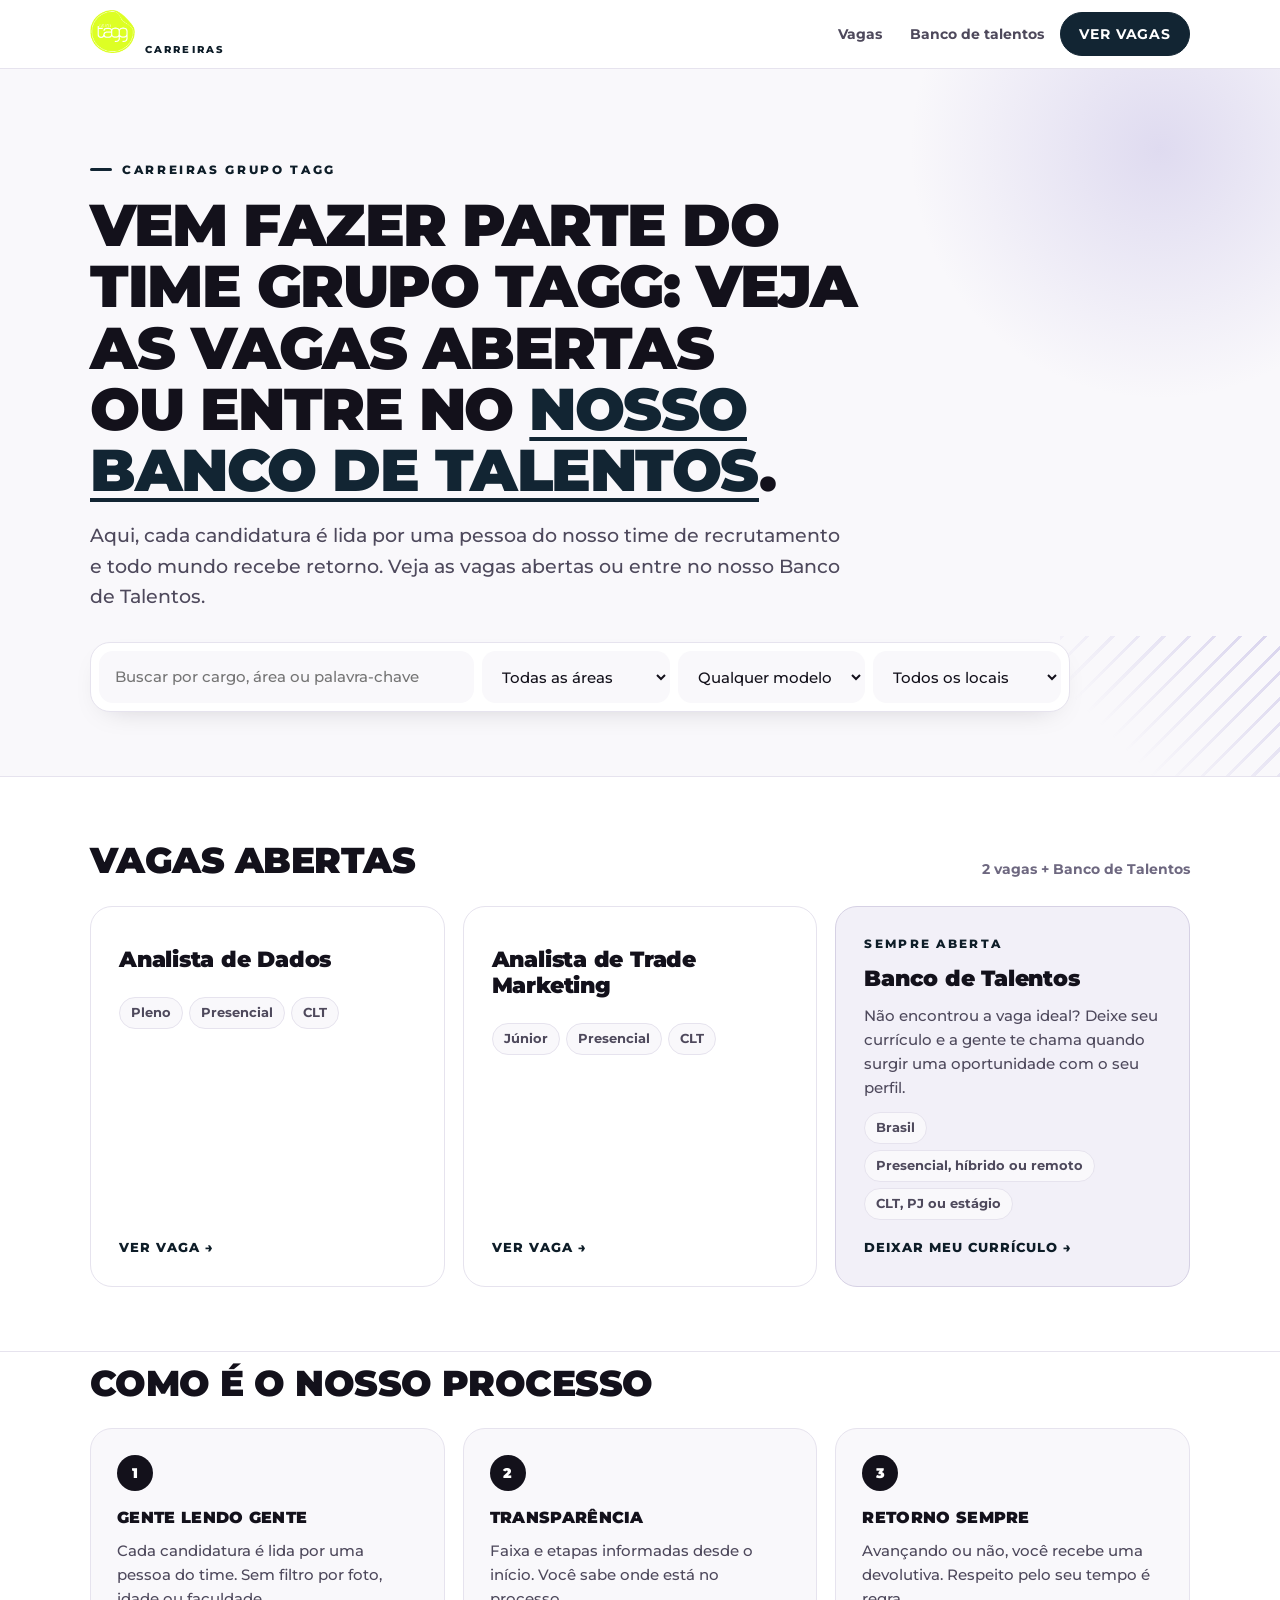
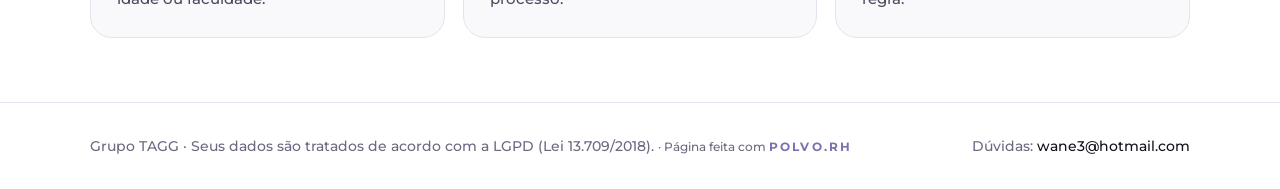
==== c/grupo-tagg/index.html @ bf99c46b "Páginas de vagas dos clientes (Grupo TAGG e Pappo Consultoria) e restaura o vagas.json da POLVO Cada" ====
<!doctype html>
<html lang="pt-BR"><head><meta charset="utf-8"><meta name="viewport" content="width=device-width,initial-scale=1,viewport-fit=cover">
<meta name="description" content="Vagas abertas e banco de talentos da Grupo TAGG.">
<title>Carreiras Grupo TAGG</title>
<meta name="claude:viewport-fit-sides" content="cover">
<link rel="preconnect" href="https://fonts.googleapis.com">
<link rel="stylesheet" href="https://fonts.googleapis.com/css2?family=Montserrat:wght@500;600;700;800;900&display=swap">
<style>
/* Layout claro e limpo: fundo Papel/branco, texto Tinta, lavanda como cor de marca e laranja só nos botões de ação. Montserrat. */
:root{--bg:#FFFFFF;--soft:#F9F8FB;--soft2:#F2F0F8;--tinta:#13111B;--papel:#13111B;--nevoa:#4E495C;--cinza:#6E6880;--bd:#E6E3EE;--bd2:#D6D1E4;--lav:#122533;--lavd:#0e1d28;--lavm:#122533;--lar:#122533;--al:#C93A3A;--font:'Montserrat','Segoe UI',system-ui,sans-serif;color-scheme:light}
*{box-sizing:border-box}
html{scroll-behavior:smooth}
body{margin:0;background:var(--bg);color:var(--tinta);font-family:var(--font);font-weight:500;font-size:16px;line-height:1.6;-webkit-font-smoothing:antialiased}
body::before{content:"";position:fixed;inset:0 0 auto;height:env(safe-area-inset-top,0px);z-index:30;background:var(--bg)}
a{color:var(--lavd)}
:focus-visible{outline:2px solid var(--lavm);outline-offset:3px}
.in-w{max-width:1140px;margin:0 auto;padding-left:max(20px,env(safe-area-inset-left,0px));padding-right:max(20px,env(safe-area-inset-right,0px))}
header.top{position:sticky;top:env(safe-area-inset-top,0px);z-index:20;background:rgba(255,255,255,.92);backdrop-filter:blur(10px);border-bottom:1px solid var(--bd)}
header.top .in-w{display:flex;align-items:center;justify-content:space-between;gap:16px;min-height:68px}
.logo{font-weight:900;letter-spacing:.35em;font-size:21px;display:inline-flex;align-items:baseline;color:var(--tinta);text-decoration:none;white-space:nowrap}
.logo svg{width:.8em;height:.7em;margin-right:.35em;fill:var(--lavm)}
.logo small{font-size:10px;letter-spacing:.22em;color:var(--lavd);margin-left:10px;font-weight:800}
nav.links{display:flex;gap:4px;align-items:center}
nav.links a{color:var(--nevoa);text-decoration:none;font-weight:700;font-size:14px;padding:8px 12px;border-radius:999px}
nav.links a:hover{color:var(--tinta);background:var(--soft2)}
.pill-btn{display:inline-flex;align-items:center;justify-content:center;gap:8px;padding:12px 22px;border-radius:60px;border:1.5px solid var(--tinta);background:transparent;color:var(--tinta);font-weight:800;text-transform:uppercase;letter-spacing:.06em;font-size:13px;text-decoration:none;cursor:pointer;font-family:var(--font);transition:background .15s}
.pill-btn:hover{background:var(--soft2)}
.pill-btn.go{background:var(--lar);border-color:var(--lar);color:var(--tinta)}
.pill-btn.go{color:#FFFFFF!important}.pill-btn.go:hover{filter:brightness(.93)}.logo img{max-height:44px;max-width:180px;object-fit:contain}.feito{font-size:12px;color:var(--cinza)}.feito b{letter-spacing:.18em;color:#7D70B0}
nav.links a.pill-btn.go{color:var(--tinta)}
.pill-btn[disabled]{opacity:.5;cursor:not-allowed}
/* Herói */
.hero{position:relative;overflow:hidden;padding-block:84px 64px;background:var(--soft);border-bottom:1px solid var(--bd)}
.hero::before{content:"";position:absolute;width:520px;height:520px;right:-140px;top:-180px;border-radius:50%;background:radial-gradient(rgba(156,144,212,.28),transparent 68%);pointer-events:none}
.stripes{position:absolute;right:0;bottom:0;width:220px;height:140px;background:repeating-linear-gradient(135deg,#9C90D4 0 3px,transparent 3px 18px);opacity:.35;pointer-events:none;-webkit-mask:linear-gradient(225deg,#000,transparent 75%);mask:linear-gradient(225deg,#000,transparent 75%)}
.hero .in-w{position:relative;z-index:1}
.eyebrow{display:inline-flex;align-items:center;gap:10px;font-size:12px;font-weight:800;letter-spacing:.22em;text-transform:uppercase;color:var(--lavd);margin-bottom:16px}
.eyebrow::before{content:"";width:22px;height:3px;border-radius:2px;background:var(--lar)}
h1{font-size:clamp(36px,6vw,76px);line-height:1;font-weight:900;letter-spacing:-.025em;text-transform:uppercase;margin:0 0 20px;max-width:15ch;text-wrap:balance;color:var(--tinta)}
h1 em{font-style:normal;color:var(--lavm)}
h1.h-home{font-size:clamp(30px,4.6vw,60px);line-height:1.04;max-width:22ch}
h1.h-home a{color:var(--lavm);text-decoration:underline;text-decoration-thickness:.07em;text-underline-offset:.12em}
.lead{font-size:clamp(17px,1.5vw,19px);color:var(--nevoa);max-width:58ch;margin:0 0 30px}
.search{display:grid;grid-template-columns:minmax(0,2fr) repeat(3,minmax(0,1fr));gap:8px;background:var(--bg);border:1px solid var(--bd);border-radius:20px;padding:8px;max-width:980px;box-shadow:0 10px 30px -18px rgba(19,17,27,.25)}
.search input,.search select{width:100%;padding:13px 15px;border-radius:14px;border:1px solid transparent;background:var(--soft);color:var(--tinta);font:inherit;font-size:15px}
.search input:focus,.search select:focus{outline:none;border-color:var(--lav);background:var(--bg)}
/* Seções */
section.block{padding-block:64px}
section.block + section.block{border-top:1px solid var(--bd)}
.sec-head{display:flex;justify-content:space-between;align-items:flex-end;gap:16px;flex-wrap:wrap;margin-bottom:26px}
h2{font-size:clamp(24px,3vw,36px);font-weight:900;text-transform:uppercase;letter-spacing:-.015em;line-height:1.08;margin:0;text-wrap:balance;color:var(--tinta)}
.count{color:var(--cinza);font-weight:700;font-size:14px}
.jobs{display:grid;gap:18px;grid-template-columns:repeat(auto-fill,minmax(min(100%,330px),1fr))}
.job{display:flex;flex-direction:column;gap:12px;padding:28px;border-radius:22px;border:1px solid var(--bd);background:var(--bg);color:inherit;text-decoration:none;transition:transform .15s,border-color .15s,box-shadow .15s}
.job:hover{transform:translateY(-2px);border-color:var(--lav);box-shadow:0 16px 36px -22px rgba(95,82,153,.45)}
.job.feat{background:var(--soft2);border-color:var(--bd2)}
.job .area{font-size:11.5px;font-weight:800;letter-spacing:.2em;text-transform:uppercase;color:var(--lavd)}
.job h3{font-size:22px;font-weight:900;line-height:1.18;margin:0;letter-spacing:-.01em;color:var(--tinta)}
.job p{margin:0;color:var(--nevoa);font-size:15px}
.chips{display:flex;flex-wrap:wrap;gap:6px}
.chip{padding:5px 11px;border-radius:999px;background:var(--soft);border:1px solid var(--bd);font-size:12.5px;font-weight:700;color:var(--nevoa)}
.job .more{margin-top:auto;padding-top:6px;font-weight:800;text-transform:uppercase;letter-spacing:.08em;font-size:12.5px;color:var(--lavd);display:flex;align-items:center;gap:8px}
.empty{padding:40px;border:1.5px dashed var(--bd2);border-radius:22px;text-align:center;color:var(--nevoa)}
.values{display:grid;gap:18px;grid-template-columns:repeat(auto-fit,minmax(min(100%,250px),1fr))}
.val{padding:26px;border-radius:22px;background:var(--soft);border:1px solid var(--bd)}
.val b{display:inline-flex;width:36px;height:36px;border-radius:50%;background:var(--tinta);color:#fff;align-items:center;justify-content:center;font-weight:900;font-size:14px;margin-bottom:14px}
.val h3{margin:0 0 8px;font-size:16px;font-weight:900;text-transform:uppercase;letter-spacing:.02em}
.val p{margin:0;color:var(--nevoa);font-size:15px}
/* Página da vaga */
.vhero{padding-block:52px 40px;position:relative;overflow:hidden;background:var(--soft);border-bottom:1px solid var(--bd)}
.vhero::before{content:"";position:absolute;width:460px;height:460px;right:-140px;top:-200px;border-radius:50%;background:radial-gradient(rgba(156,144,212,.26),transparent 68%);pointer-events:none}
.vhero .in-w{position:relative}
.back{display:flex;width:max-content;align-items:center;gap:8px;color:var(--nevoa);text-decoration:none;font-weight:700;font-size:14px;margin-bottom:22px}
.back:hover{color:var(--tinta)}
.vhero h1{font-size:clamp(32px,4.6vw,58px);max-width:20ch}
.vgrid{display:grid;grid-template-columns:minmax(0,1fr) 330px;gap:48px;padding-block:48px 80px;align-items:start}
.vcol h2{font-size:18px;margin:36px 0 12px;letter-spacing:.02em}
.vcol h2:first-child{margin-top:0}
.vcol p{color:var(--nevoa);margin:0 0 12px}
.vcol h3.sub3{font-size:15px;font-weight:800;margin:22px 0 10px;color:var(--tinta);text-transform:none;letter-spacing:0}
.vcol ul + p,.vcol ul + h3{margin-top:18px}
.vcol ul{margin:0;padding:0;list-style:none;display:flex;flex-direction:column;gap:10px}
.vcol li{display:flex;gap:12px;color:var(--nevoa)}
.vcol li::before{content:"";width:7px;height:7px;border-radius:50%;background:var(--lavm);flex:none;margin-top:9px}
.steps{display:flex;flex-direction:column;gap:12px;counter-reset:s}
.steps div{display:flex;gap:14px;align-items:center;color:var(--nevoa)}
.steps div::before{counter-increment:s;content:counter(s);width:30px;height:30px;border-radius:50%;background:var(--soft2);border:1px solid var(--bd2);color:var(--lavd);display:flex;align-items:center;justify-content:center;font-weight:900;font-size:13px;flex:none}
aside.apply{position:sticky;top:92px;padding:26px;border-radius:22px;border:1px solid var(--bd);background:var(--bg);box-shadow:0 18px 40px -26px rgba(19,17,27,.3);display:flex;flex-direction:column;gap:14px}
aside.apply dl{margin:0;display:grid;grid-template-columns:auto 1fr;gap:8px 14px;font-size:14px}
aside.apply dt{color:var(--cinza);font-weight:700}
aside.apply dd{margin:0;font-weight:700;color:var(--tinta)}
/* Formulário */
.form-wrap{border-top:1px solid var(--bd);padding-block:60px 90px;background:var(--soft)}
form.app{max-width:820px;display:flex;flex-direction:column;gap:20px}
fieldset{border:1px solid var(--bd);border-radius:22px;padding:26px;margin:0;background:var(--bg)}
legend{padding:0 10px;font-weight:900;text-transform:uppercase;letter-spacing:.08em;font-size:13px;color:var(--lavd)}
.fg{display:grid;gap:16px;grid-template-columns:repeat(auto-fit,minmax(min(100%,230px),1fr))}
.fg .wide{grid-column:1/-1}
label.f{display:flex;flex-direction:column;gap:6px;font-size:14px;font-weight:700;color:var(--tinta);min-width:0}
.req{color:#C2410C}
.hint{font-size:12.5px;color:var(--cinza);font-weight:500}
.in{width:100%;padding:12px 14px;border-radius:12px;border:1px solid var(--bd2);background:var(--bg);color:var(--tinta);font:inherit;font-size:15px;transition:border-color .15s,box-shadow .15s}
.in::placeholder{color:#9A95A8}
textarea.in{min-height:130px;resize:vertical}
.in:focus{outline:none;border-color:var(--lavm);box-shadow:0 0 0 3px rgba(156,144,212,.25)}
.in.err,.drop.err{border-color:var(--al)}
.checks{display:flex;flex-wrap:wrap;gap:8px}
.ck{display:inline-flex;align-items:center;gap:8px;padding:9px 14px;border-radius:999px;border:1px solid var(--bd2);background:var(--bg);cursor:pointer;font-weight:700;font-size:14px;color:var(--tinta)}
.ck input{accent-color:var(--lavm);width:16px;height:16px;margin:0}
.ck:has(input:checked){border-color:var(--lavm);background:var(--soft2)}
.drop{position:relative;border:1.5px dashed var(--bd2);border-radius:16px;padding:26px;text-align:center;background:var(--soft);cursor:pointer;color:var(--tinta)}
.drop:hover{border-color:var(--lavm)}
.drop input{position:absolute;inset:0;opacity:0;cursor:pointer}
.drop b{display:block;font-size:15px;margin-bottom:4px}
.drop.ok{border-style:solid;border-color:var(--lavm);background:var(--soft2)}
.consent{display:flex;gap:12px;align-items:flex-start;font-size:14px;color:var(--nevoa)}
.consent input{width:18px;height:18px;margin-top:3px;accent-color:var(--lavm);flex:none}
.msg{color:var(--al);font-weight:700;font-size:14px;min-height:20px}
.send{display:grid;gap:12px;grid-template-columns:repeat(auto-fit,minmax(min(100%,220px),1fr));margin:20px 0}
.code{font-family:ui-monospace,Menlo,monospace;font-size:12.5px;white-space:pre-wrap;word-break:break-word;background:var(--bg);border:1px dashed var(--bd2);border-radius:14px;padding:16px;max-height:220px;overflow:auto;color:var(--tinta)}
.done{max-width:820px;background:var(--bg);border:1px solid var(--bd);border-radius:22px;padding:32px}
.done h2{margin-bottom:14px}
.done p{color:var(--nevoa)}
.note{display:flex;gap:12px;align-items:flex-start;padding:14px 16px;border-radius:14px;background:#FFF6E8;border:1px solid #F5CF94;color:var(--tinta);font-weight:600}
footer{border-top:1px solid var(--bd);padding-block:32px calc(32px + env(safe-area-inset-bottom,0px));color:var(--cinza);font-size:14px;background:var(--bg)}
footer .in-w{display:flex;justify-content:space-between;gap:16px;flex-wrap:wrap;align-items:center}
@media (max-width:900px){.vgrid{grid-template-columns:minmax(0,1fr);gap:32px}aside.apply{position:static;order:-1}.search{grid-template-columns:1fr 1fr}.search input{grid-column:1/-1}}
@media (max-width:560px){nav.links a.hide-sm{display:none}.hero{padding-block:52px 44px}.job{padding:22px}fieldset{padding:20px 16px}.done{padding:22px 18px}.search{grid-template-columns:1fr}}
@media (prefers-reduced-motion:reduce){html{scroll-behavior:auto}.job{transition:none}}
</style>
</head><body>
<header class="top"><div class="in-w"><a class="logo" href="#inicio" aria-label="Grupo TAGG · Carreiras"><img src="[data-uri]" alt="Grupo TAGG"><small>CARREIRAS</small></a>
<nav class="links" aria-label="Navegação"><a href="#vagas" class="hide-sm">Vagas</a><a href="#vaga-banco-de-talentos" class="hide-sm">Banco de talentos</a><a href="#vagas" class="pill-btn go" style="padding:10px 18px">Ver vagas</a></nav></div></header>
<main id="app"></main>
<footer><div class="in-w"><span>Grupo TAGG · Seus dados são tratados de acordo com a LGPD (Lei 13.709/2018). <span class="feito">· Página feita com <b>POLVO.RH</b></span></span><span>Dúvidas: <span style="color:var(--papel);user-select:all">wane3@hotmail.com</span></span></div></footer>
<script>
"use strict";
const DEST = "wane3@hotmail.com";
/* Envio automático (FormSubmit): tudo vai para o e-mail da POLVO, que o POLVO Recruiter lê.
   Depois da ativação, FS_ID pode virar o código aleatório da FormSubmit para esconder o e-mail. */
const FS_ID = DEST;
const FS_MAIL = DEST;
let ENVIO = "", ENVIO_MSG = "";
const EMPRESA = "Grupo TAGG";
const SOBRE = "Aqui, cada candidatura é lida por uma pessoa do nosso time de recrutamento e todo mundo recebe retorno.";
let VAGAS = [
  { id: "banco-de-talentos", titulo: "Banco de Talentos", area: "Todas as áreas", senioridade: "Todos os níveis", local: "Brasil", modelo: "Presencial, híbrido ou remoto", regime: "CLT, PJ ou estágio", fixa: true,
    resumo: "Não encontrou a vaga ideal? Deixe seu currículo e a gente te chama quando surgir uma oportunidade com o seu perfil.",
    descricao: ["O nosso Banco de Talentos é a porta sempre aberta para quem quer ser lembrado nas próximas oportunidades.", "Cada candidatura é lida por uma pessoa do nosso time. Quando abrir uma vaga com o seu perfil, você é uma das primeiras pessoas que a gente procura."],
    atividades: [], requisitos: ["Currículo atualizado", "Vontade de crescer e de contar sua trajetória com clareza"],
    beneficios: ["Seu perfil fica disponível para todas as vagas que abrirmos", "Retorno quando houver uma oportunidade aderente"],
    etapas: ["Candidatura", "Leitura do currículo pelo time", "Contato quando surgir uma vaga com o seu perfil"] }
];
const AREAS = ["Administrativo", "Atendimento ao cliente", "Comercial e vendas", "Criação e design", "Dados e BI", "Financeiro", "Jurídico", "Logística e operações", "Marketing e comunicação", "Pessoas e RH", "Produto e projetos", "Tecnologia", "Outra"];
const UFS = "AC AL AP AM BA CE DF ES GO MA MT MS MG PA PB PR PE PI RJ RN RS RO RR SC SP SE TO".split(" ");
const TRI = '<svg viewBox="0 0 100 88" aria-hidden="true"><path d="M0 0H100L50 88Z"/></svg>';
const e = s => String(s ?? "").replace(/[&<>"']/g, c => ({ "&": "&amp;", "<": "&lt;", ">": "&gt;", '"': "&quot;", "'": "&#39;" }[c]));
const norm = s => String(s || "").normalize("NFD").replace(/[̀-ͯ]/g, "").toLowerCase();
const app = document.getElementById("app");
let F = { q: "", area: "", modelo: "", local: "" };

/* ---------- Lista ---------- */
function listHTML() {
  const q = norm(F.q);
  const vs = VAGAS.filter(v => (!q || norm([v.titulo, v.area, v.resumo, v.local].join(" ")).includes(q)) && (!F.area || v.area === F.area || v.fixa) && (!F.modelo || norm(v.modelo).includes(norm(F.modelo))) && (!F.local || norm(v.local).includes(norm(F.local)) || v.fixa));
  const opt = (arr, val, lbl) => `<option value="">${lbl}</option>` + arr.map(x => `<option${x === val ? " selected" : ""}>${e(x)}</option>`).join("");
  const abertas = VAGAS.filter(v => !v.fixa).length;
  return `<section class="hero" id="inicio"><div class="stripes"></div><div class="in-w"><div class="eyebrow">Carreiras Grupo TAGG</div>
   <h1 class="h-home">Vem fazer parte do time Grupo TAGG: veja as vagas abertas ou entre no <a href="#vaga-banco-de-talentos">nosso banco de talentos</a>.</h1>
   <p class="lead">${e(SOBRE)} Veja as vagas abertas ou entre no nosso Banco de Talentos.</p>
   <div class="search" role="search"><input id="q" placeholder="Buscar por cargo, área ou palavra-chave" value="${e(F.q)}" aria-label="Buscar vagas">
    <select id="fa" aria-label="Área">${opt([...new Set(VAGAS.filter(v => !v.fixa).map(v => v.area).filter(Boolean))], F.area, "Todas as áreas")}</select>
    <select id="fm" aria-label="Modelo de trabalho">${opt(["Presencial", "Híbrido", "Remoto"], F.modelo, "Qualquer modelo")}</select>
    <select id="fl" aria-label="Local">${opt([...new Set(VAGAS.filter(v => !v.fixa).map(v => v.local).filter(Boolean))], F.local, "Todos os locais")}</select></div></div></section>
  <section class="block" id="vagas"><div class="in-w"><div class="sec-head"><h2>Vagas abertas</h2><span class="count">${abertas} ${abertas === 1 ? "vaga" : "vagas"} + Banco de Talentos</span></div>
   ${vs.length ? `<div class="jobs">${vs.map(v => `<a class="job ${v.fixa ? "feat" : ""}" href="#vaga-${v.id}"><span class="area">${v.fixa ? "Sempre aberta" : e(v.area)}</span><h3>${e(v.titulo)}</h3><p>${e(v.resumo)}</p>
     <div class="chips">${[v.fixa ? null : v.senioridade, v.local, v.modelo, v.regime].filter(Boolean).map(c => `<span class="chip">${e(c)}</span>`).join("")}</div><span class="more">${v.fixa ? "Deixar meu currículo" : "Ver vaga"} →</span></a>`).join("")}</div>`
     : `<div class="empty">Nenhuma vaga com esses filtros. Que tal o <a href="#vaga-banco-de-talentos">Banco de Talentos</a>?</div>`}</div></section>
  <section class="block" style="padding-top:12px"><div class="in-w"><div class="sec-head"><h2>Como é o nosso processo</h2></div><div class="values">
   <div class="val"><b>1</b><h3>Gente lendo gente</h3><p>Cada candidatura é lida por uma pessoa do time. Sem filtro por foto, idade ou faculdade.</p></div>
   <div class="val"><b>2</b><h3>Transparência</h3><p>Faixa e etapas informadas desde o início. Você sabe onde está no processo.</p></div>
   <div class="val"><b>3</b><h3>Retorno sempre</h3><p>Avançando ou não, você recebe uma devolutiva. Respeito pelo seu tempo é regra.</p></div></div></div></section>`;
}
/* ---------- Página da vaga ---------- */
function vagaHTML(v) {
  const li = a => `<ul>${a.map(x => `<li>${e(x)}</li>`).join("")}</ul>`;
  /* Itens com "• " viram lista; uma linha curta logo antes de uma lista vira subtítulo */
  const bl = x => x.startsWith("• ");
  const blocos = (a, lista) => { if (!a.some(bl)) return lista ? li(a) : a.map(p => `<p>${e(p)}</p>`).join(""); let h = "", ul = [];
    const fecha = () => { if (ul.length) { h += li(ul); ul = []; } };
    a.forEach((x, i) => { if (bl(x)) { ul.push(x.slice(2)); return; } fecha(); const prox = a[i + 1];
      h += prox && bl(prox) && x.length <= 90 && !/[.;]$/.test(x) ? `<h3 class="sub3">${e(x.replace(/:$/, ""))}</h3>` : `<p>${e(x)}</p>`; });
    fecha(); return h; };
  return `<section class="vhero"><div class="in-w"><a class="back" href="#vagas">← Todas as vagas</a><div class="eyebrow">${v.fixa ? "Sempre aberta" : e(v.area) + " · " + e(v.senioridade)}</div><h1>${e(v.titulo)}</h1>
   <div class="chips">${[v.local, v.modelo, v.regime, v.faixa].filter(Boolean).map(c => `<span class="chip">${e(c)}</span>`).join("")}</div></div></section>
  <div class="in-w vgrid"><div class="vcol">
   <h2>Sobre a vaga</h2>${blocos(v.descricao)}
   ${v.atividades.length ? `<h2>O que você vai fazer</h2>${li(v.atividades)}` : ""}
   <h2>${v.fixa ? "O que a gente pede" : "O que buscamos"}</h2>${blocos(v.requisitos, true)}
   ${v.beneficios.length ? `<h2>${v.fixa ? "Como funciona" : "O que oferecemos"}</h2>${blocos(v.beneficios, true)}` : ""}
   <h2>Etapas do processo</h2><div class="steps">${v.etapas.map(s => `<div>${e(s)}</div>`).join("")}</div>
   <h2>Sobre a Grupo TAGG</h2><p>${e(SOBRE)}</p></div>
   <aside class="apply"><h2 style="font-size:20px;margin:0">${v.fixa ? "Entre no Banco de Talentos" : "Gostou da vaga?"}</h2><dl><dt>Local</dt><dd>${e(v.local)}</dd><dt>Modelo</dt><dd>${e(v.modelo)}</dd><dt>Regime</dt><dd>${e(v.regime)}</dd>${v.faixa ? `<dt>Faixa</dt><dd>${e(v.faixa)}</dd>` : ""}</dl>
    <a class="pill-btn go" href="#form-${v.id}" data-jump="1">Candidatar-se</a><span class="hint">Leva cerca de 6 minutos. Tenha seu currículo em PDF ou DOCX.</span></aside></div>
  <section class="form-wrap" id="form-${v.id}"><div class="in-w">${formHTML(v)}</div></section>`;
}
/* ---------- Formulário ---------- */
let D = null, CV = null, CODE = "";
const KEY = id => "polvo-vagas-" + id;
function blank(v) { return { respostas: {}, nome: "", nome_social: "", email: "", telefone: "", cidade: "", uf: "", linkedin: "", portfolio: "", area: v.fixa ? "" : v.area, cargo: v.fixa ? "" : v.titulo, resumo: "", pretensao: "", inicio: "", modalidade: [], fonte: "", pcd: "", adaptacao: "", raca: "", genero: "", orientacao: "", consent_auto: false, consent: false }; }
function formHTML(v) {
  if (CODE) return doneHTML(v);
  const inp = (k, l, o = {}) => `<label class="f ${o.wide ? "wide" : ""}"><span>${l}${o.req ? ' <span class="req">*</span>' : ""}</span><input class="in" id="${k}" data-k="${k}" value="${e(D[k])}" type="${o.type || "text"}" ${o.ph ? `placeholder="${e(o.ph)}"` : ""} ${o.auto ? `autocomplete="${o.auto}"` : ""} ${o.im ? `inputmode="${o.im}"` : ""}>${o.hint ? `<span class="hint">${o.hint}</span>` : ""}</label>`;
  const sel = (k, l, list, o = {}) => `<label class="f ${o.wide ? "wide" : ""}"><span>${l}${o.req ? ' <span class="req">*</span>' : ""}</span><select class="in" id="${k}" data-k="${k}"><option value="">Selecione</option>${list.map(x => `<option${D[k] === x ? " selected" : ""}>${e(x)}</option>`).join("")}</select></label>`;
  return `<form class="app" id="frm" novalidate><div><div class="eyebrow">Candidatura</div><h2>${v.fixa ? "Deixe seu currículo" : "Candidate-se para " + e(v.titulo)}</h2><p style="color:var(--nevoa);margin:10px 0 0">Campos com <span class="req">*</span> são obrigatórios. Suas respostas ficam salvas neste navegador até você enviar.</p></div>
  <fieldset><legend>Dados pessoais</legend><div class="fg">
   ${inp("nome", "Nome completo", { req: 1, wide: 1, auto: "name" })}${inp("nome_social", "Nome social", { wide: 1, hint: "Opcional. Se preencher, é assim que vamos te chamar." })}
   ${inp("email", "E-mail", { req: 1, type: "email", auto: "email" })}${inp("telefone", "Telefone / WhatsApp", { req: 1, type: "tel", auto: "tel", ph: "(11) 99999-9999" })}
   ${inp("cidade", "Cidade", { req: 1, auto: "address-level2" })}${sel("uf", "Estado", UFS, { req: 1 })}
   ${inp("linkedin", "LinkedIn", { ph: "linkedin.com/in/seu-perfil" })}${inp("portfolio", "Portfólio ou site", { ph: "Opcional" })}</div></fieldset>
  <fieldset><legend>Experiência</legend><div class="fg">
   ${sel("area", "Área de atuação", AREAS, { req: 1 })}${inp("cargo", "Cargo pretendido", { req: 1, ph: "Ex.: Analista Financeiro" })}
   <label class="f wide"><span>Resumo da experiência <span class="req">*</span></span><textarea class="in" id="resumo" data-k="resumo" placeholder="Em poucas linhas: onde você trabalhou, o que fazia e do que mais se orgulha.">${e(D.resumo)}</textarea></label>
   ${inp("pretensao", "Pretensão salarial (R$)", { im: "numeric", ph: "R$ 0,00" })}${sel("inicio", "Disponibilidade para começar", ["Imediata", "Em até 15 dias", "Em até 30 dias", "Mais de 30 dias"])}
   <div class="f wide" style="display:flex;flex-direction:column;gap:8px;font-size:14px;font-weight:700;color:var(--tinta)">Modelo de trabalho que você aceita<div class="checks">${["Presencial", "Híbrido", "Remoto"].map(x => `<label class="ck"><input type="checkbox" data-m="modalidade" value="${x}" ${D.modalidade.includes(x) ? "checked" : ""}> ${x}</label>`).join("")}</div></div>
   <div class="f wide" style="display:flex;flex-direction:column;gap:8px;font-size:14px;font-weight:700;color:var(--tinta)">Currículo <span class="req" style="display:contents">*</span>
    <div class="drop ${CV ? "ok" : ""}" id="drop"><input type="file" id="cv" accept=".pdf,.docx,application/pdf,application/vnd.openxmlformats-officedocument.wordprocessingml.document" aria-label="Enviar currículo"><b>${CV ? "✓ " + e(CV.nome) : "Clique ou arraste seu currículo aqui"}</b><span class="hint">${CV ? (CV.texto ? `Lemos ${CV.texto.length.toLocaleString("pt-BR")} caracteres do arquivo. Clique para trocar.` : "Não conseguimos ler o texto deste arquivo, mas você pode seguir. Clique para trocar.") : "PDF ou DOCX, até 10 MB"}</span></div></div>
   ${sel("fonte", "Como você soube da vaga?", ["LinkedIn", "Instagram", "Indicação", "Site de vagas", "Site da Grupo TAGG", "Outro"], { wide: 1 })}</div></fieldset>
  ${(v.perguntas || []).length ? `<fieldset><legend>Perguntas da vaga</legend><div class="fg">${v.perguntas.map(q => { const val = (D.respostas || {})[q.id] || ""; const lb = `<span>${e(q.texto)} <span class="req">*</span></span>`;
    return q.tipo === "sim_nao" ? `<label class="f wide">${lb}<select class="in" id="q-${q.id}" data-q="${q.id}"><option value="">Selecione</option>${["Sim", "Não"].map(o => `<option${val === o ? " selected" : ""}>${o}</option>`).join("")}</select></label>`
      : `<label class="f wide">${lb}<input class="in" id="q-${q.id}" data-q="${q.id}" value="${e(val)}" ${q.tipo === "numero" ? 'inputmode="numeric"' : ""}></label>`; }).join("")}</div></fieldset>` : ""}
  <fieldset><legend>Autodeclaração (opcional)</legend><p style="color:var(--nevoa);margin:0 0 16px;font-size:14px">Trabalhamos com vagas afirmativas. Estas informações são voluntárias, usadas só para direcionar você a essas vagas e para indicadores de diversidade. Elas não entram na avaliação das demais vagas.</p><div class="fg">
   ${sel("raca", "Raça ou cor (IBGE)", ["Branca", "Preta", "Parda", "Amarela", "Indígena", "Prefiro não informar"])}${sel("genero", "Identidade de gênero", ["Mulher cis", "Homem cis", "Mulher trans", "Homem trans", "Pessoa não binária", "Outra", "Prefiro não informar"])}
   ${sel("orientacao", "Orientação sexual", ["Heterossexual", "Lésbica", "Gay", "Bissexual", "Pansexual", "Assexual", "Outra", "Prefiro não informar"])}${sel("pcd", "Pessoa com deficiência?", ["Sim", "Não", "Prefiro não informar"])}
   ${inp("adaptacao", "Precisa de alguma adaptação no processo?", { wide: 1, ph: "Ex.: intérprete de Libras, entrevista online" })}
   <label class="consent wide"><input type="checkbox" id="consent_auto" data-c="consent_auto" ${D.consent_auto ? "checked" : ""}> Autorizo o uso da minha autodeclaração para vagas afirmativas e indicadores de diversidade.</label></div></fieldset>
  <label class="consent"><input type="checkbox" id="consent" data-c="consent" ${D.consent ? "checked" : ""}> <span>Li e concordo que a Grupo TAGG trate meus dados para participar de processos seletivos e manter meu perfil no banco de talentos por até 12 meses. <span class="req">*</span></span></label>
  <div style="display:flex;gap:16px;align-items:center;flex-wrap:wrap"><button type="submit" class="pill-btn go" id="sub">Enviar candidatura</button><span class="msg" id="ms" role="status"></span></div></form>`;
}
function doneHTML(v) {
  if (ENVIO === "enviando") return `<div class="done" role="status"><div class="eyebrow">Enviando</div><h2>Enviando sua candidatura…</h2><p>Não feche esta página. Leva só alguns segundos.</p></div>`;
  if (ENVIO === "ok") return `<div class="done" role="status"><div class="eyebrow">Candidatura enviada</div><h2>Recebemos, ${e((D.nome_social || D.nome).split(" ")[0])}!</h2><p>Sua candidatura${v.fixa ? " para o Banco de Talentos" : " para " + e(v.titulo)} e o seu currículo (${e(CV ? CV.nome : "")}) chegaram ao time ${e(EMPRESA)}. Você também recebe uma confirmação em <b style="color:var(--papel)">${e(D.email)}</b>.</p><p>A gente responde todo mundo, com ou sem avanço no processo.</p><div style="margin-top:22px"><a class="pill-btn go" href="#vagas">Ver outras vagas</a></div></div>`;
  return doneManual(v);
}
async function enviarAuto(v) {
  const nome = D.nome_social || D.nome;
  const campos = { _subject: `Candidatura · ${v.titulo} · ${nome}`, _template: "table", _captcha: "false", _replyto: D.email,
    _autoresponse: `Olá, ${nome.split(" ")[0]}! Recebemos sua candidatura${v.fixa ? " para o Banco de Talentos" : " para a vaga " + v.titulo} da ${EMPRESA}. Vamos analisar com cuidado e te dar retorno, com ou sem avanço. Obrigado pelo interesse!`,
    name: nome, email: D.email, Telefone: D.telefone, Cidade: [D.cidade, D.uf].filter(Boolean).join("/"), Vaga: v.titulo, "Área de atuação": D.area, "Cargo pretendido": D.cargo, LinkedIn: D.linkedin || "",
    "Currículo": CV ? CV.nome + " (o arquivo chega num segundo e-mail)" : "", "Código da candidatura (não altere)": CODE, _honey: "" };
  const acabar = st => { ENVIO = st; if (st === "ok") { try { localStorage.removeItem(KEY(v.id)); } catch (x) { } } app.innerHTML = vagaHTML(v); bind(v); const el = document.getElementById("form-" + v.id); el && el.scrollIntoView(); };
  /* 1) Envio confirmado: só mostramos "enviada" quando a FormSubmit responde que entregou */
  let ok = false;
  try { const ctl = new AbortController(); const t = setTimeout(() => ctl.abort(), 30000);
    const r = await fetch("https://formsubmit.co/ajax/" + encodeURIComponent(FS_ID), { method: "POST", headers: { "Content-Type": "application/json", Accept: "application/json" }, body: JSON.stringify(campos), signal: ctl.signal });
    clearTimeout(t); const j = await r.json().catch(() => ({})); ok = r.ok && String(j.success) === "true";
    if (!ok) ENVIO_MSG = /activat/i.test(j.message || "") ? "O formulário está em ativação." : String(j.message || ""); }
  catch (x) { ENVIO_MSG = ""; }
  /* 2) O arquivo do currículo vai num segundo envio (a FormSubmit não aceita anexo no envio confirmado) */
  if (ok && CV && CV.file) { try { const f = document.createElement("form"); f.method = "POST"; f.enctype = "multipart/form-data"; f.action = "https://formsubmit.co/" + encodeURIComponent(FS_ID); f.target = "fs-ifr"; f.style.display = "none";
      Object.entries({ _subject: `Currículo · ${v.titulo} · ${nome}`, _template: "table", _captcha: "false", name: nome, email: D.email, Vaga: v.titulo, "Código da candidatura (não altere)": CODE.slice(0, 40) + "…" }).forEach(([k, x]) => { const i = document.createElement("input"); i.type = "hidden"; i.name = k; i.value = x; f.appendChild(i); });
      const dt = new DataTransfer(); dt.items.add(CV.file); const fi = document.createElement("input"); fi.type = "file"; fi.name = "attachment"; fi.files = dt.files; f.appendChild(fi);
      let ifr = document.getElementById("fs-ifr"); if (!ifr) { ifr = document.createElement("iframe"); ifr.name = ifr.id = "fs-ifr"; ifr.title = "envio"; ifr.style.display = "none"; document.body.appendChild(ifr); }
      document.body.appendChild(f); f.submit(); setTimeout(() => f.remove(), 1500); } catch (x) { } }
  acabar(ok ? "ok" : "erro");
}
function doneManual(v) {
  const nome = D.nome_social || D.nome; const subj = `Candidatura · ${v.titulo} · ${nome}`;
  const resumoLinhas = [["Nome", D.nome], ["Nome social", D.nome_social], ["E-mail", D.email], ["Telefone", D.telefone], ["Cidade", [D.cidade, D.uf].filter(Boolean).join("/")], ["LinkedIn", D.linkedin], ["Portfólio", D.portfolio], ["Vaga", v.titulo], ["Área de atuação", D.area], ["Cargo pretendido", D.cargo], ["Pretensão", D.pretensao], ["Disponibilidade", D.inicio], ["Modelo", D.modalidade.join(", ")], ["Currículo", CV ? CV.nome + " (anexo)" : ""], ["Resumo", D.resumo]].filter(r => r[1]);
  const body = `Olá, time Grupo TAGG!\n\nSegue minha candidatura${v.fixa ? " para o Banco de Talentos" : " para a vaga " + v.titulo}. Meu currículo está anexado.\n\n${resumoLinhas.map(([k, x]) => `${k}: ${x}`).join("\n")}\n\nCódigo da candidatura (não altere):\n${CODE}\n`;
  const enc = encodeURIComponent;
  const gmail = `https://mail.google.com/mail/?view=cm&fs=1&to=${enc(FS_MAIL)}&su=${enc(subj)}&body=${enc(body)}`;
  const outlook = `https://outlook.live.com/mail/0/deeplink/compose?to=${enc(FS_MAIL)}&subject=${enc(subj)}&body=${enc(body)}`;
  return `<div class="done"><div class="eyebrow">Último passo</div><h2>Envie sua candidatura</h2>${ENVIO === "erro" ? `<div class="note" style="margin-bottom:14px"><span>${ENVIO_MSG ? e(ENVIO_MSG) + " " : ""}Não conseguimos confirmar o envio automático. Para garantir, envie por e-mail: é rapidinho e chega direto ao nosso time.</span></div>` : ""}<p>Tudo pronto. Escolha seu e-mail: a mensagem abre preenchida para <b style="color:var(--papel)">${e(DEST)}</b>.</p>
   <div class="note"><span style="font-size:20px">📎</span><span>Antes de clicar em enviar, anexe o seu currículo (${e(CV ? CV.nome : "PDF ou DOCX")}) na mensagem. Sem o anexo, a candidatura fica incompleta.</span></div>
   <div class="send"><a class="pill-btn go" href="${gmail}" target="_blank" rel="noopener">Enviar pelo Gmail</a><a class="pill-btn" href="${outlook}" target="_blank" rel="noopener">Enviar pelo Outlook</a></div>
   <h3 style="margin:26px 0 8px;font-size:16px;text-transform:uppercase;font-weight:900">Usa outro e-mail?</h3><p>Copie a mensagem abaixo, cole num e-mail novo para <span style="color:var(--papel);user-select:all">${e(DEST)}</span> com o assunto <b style="color:var(--papel)">${e(subj)}</b> e anexe o currículo.</p>
   <div class="code" id="cd">${e(body)}</div><div style="display:flex;gap:14px;align-items:center;margin-top:12px;flex-wrap:wrap"><button type="button" class="pill-btn" id="cp">Copiar mensagem</button><span class="hint" id="cm"></span><button type="button" class="pill-btn" id="edit" style="border-color:var(--bd);background:none">Corrigir respostas</button></div></div>`;
}
/* Leitura do currículo no navegador (o arquivo não sai do seu computador) */
const libP = {};
function lib(src) { return libP[src] || (libP[src] = new Promise((ok, no) => { const s = document.createElement("script"); s.src = src; s.onload = ok; s.onerror = () => { delete libP[src]; no(new Error("lib")); }; document.head.appendChild(s); })); }
async function lerCV(f) {
  const ext = (f.name.split(".").pop() || "").toLowerCase();
  try {
    if (ext === "docx") { await lib("https://cdnjs.cloudflare.com/ajax/libs/jszip/3.10.1/jszip.min.js"); const z = await JSZip.loadAsync(await f.arrayBuffer()); const xml = await z.file("word/document.xml").async("string");
      return xml.replace(/<w:tab\/>/g, " ").replace(/<\/w:p>/g, "\n").replace(/<[^>]+>/g, "").replace(/&amp;/g, "&").replace(/&lt;/g, "<").replace(/&gt;/g, ">").replace(/&quot;/g, '"').replace(/&apos;/g, "'").replace(/\n{3,}/g, "\n\n").trim(); }
    if (ext === "pdf") { await lib("https://cdnjs.cloudflare.com/ajax/libs/pdf.js/3.11.174/pdf.min.js"); await lib("https://cdnjs.cloudflare.com/ajax/libs/pdf.js/3.11.174/pdf.worker.min.js");
      const doc = await window.pdfjsLib.getDocument({ data: new Uint8Array(await f.arrayBuffer()), disableWorker: true, isEvalSupported: false }).promise; const out = [];
      for (let i = 1; i <= Math.min(doc.numPages, 8); i++) { const pg = await doc.getPage(i); const tc = await pg.getTextContent(); let line = "", lastY = null; const ls = []; tc.items.forEach(it => { const y = Math.round(it.transform[5]); if (lastY !== null && Math.abs(y - lastY) > 2) { ls.push(line); line = ""; } line += it.str; lastY = y; }); ls.push(line); out.push(ls.join("\n")); }
      return out.join("\n\n").replace(/[ \t]+/g, " ").replace(/\n{3,}/g, "\n\n").trim(); }
  } catch (err) { console.warn(err); }
  return "";
}
/* Código da candidatura: P1z.<deflate base64url>.<checksum>, lido pelo POLVO Recruiter */
const SALT = "polvo-cadastro-p1";
function fnv(s) { let h = 0x811c9dc5; for (let i = 0; i < s.length; i++) { h ^= s.charCodeAt(i); h = Math.imul(h, 0x01000193) >>> 0; } return ("00000000" + h.toString(16)).slice(-8); }
const b64u = bytes => { let s = ""; bytes.forEach(b => s += String.fromCharCode(b)); return btoa(s).replace(/\+/g, "-").replace(/\//g, "_").replace(/=+$/, ""); };
async function pack(obj) {
  let bytes = new TextEncoder().encode(JSON.stringify(obj)), tag = "P1j";
  try { if (window.CompressionStream) { const cs = new Blob([bytes]).stream().pipeThrough(new CompressionStream("deflate-raw")); bytes = new Uint8Array(await new Response(cs).arrayBuffer()); tag = "P1z"; } } catch (x) { tag = "P1j"; bytes = new TextEncoder().encode(JSON.stringify(obj)); }
  const body = b64u(bytes); return `${tag}.${body}.${fnv(SALT + "|" + tag + "|" + body).slice(0, 6).toUpperCase()}`;
}
async function makeCode(v) {
  const d = { ...D, cv_nome: CV ? CV.nome : "", respostas_lista: (v.perguntas || []).map(q => ({ id: q.id, pergunta: q.texto, resposta: (D.respostas || {})[q.id] || "" })) }; if (!d.consent_auto) { d.pcd = ""; d.raca = ""; d.genero = ""; d.orientacao = ""; }
  let lim = 6000, code = "";
  while (lim >= 500) { code = await pack({ ver: 1, origem: "pagina-vagas", v: v.id, t: v.fixa ? "" : v.titulo, i: "", d: { ...d, cv_texto: CV && CV.texto ? CV.texto.slice(0, lim) : "" }, em: new Date().toISOString() }); if (code.length <= 4800) break; lim = Math.floor(lim * .7); }
  return code;
}
/* ---------- Roteamento e eventos ---------- */
let cur = null;
function route() {
  const h = location.hash.replace(/^#/, ""); const m = h.match(/^(?:vaga|form)-(.+)$/);
  const v = m && VAGAS.find(x => x.id === m[1]);
  if (v) { if (!cur || cur.id !== v.id) { cur = v; CODE = ""; CV = null; try { D = { ...blank(v), ...(JSON.parse(localStorage.getItem(KEY(v.id)) || "null") || {}) }; } catch (x) { D = blank(v); } } app.innerHTML = vagaHTML(v); bind(v); if (h.startsWith("form-")) document.getElementById("form-" + v.id).scrollIntoView(); else window.scrollTo(0, 0); }
  else { cur = null; app.innerHTML = listHTML(); bindList(); if (h === "vagas") document.getElementById("vagas").scrollIntoView(); else if (!h || h === "inicio") window.scrollTo(0, 0); }
}
function bindList() {
  const up = () => { const pos = document.activeElement && document.activeElement.id; const s = document.activeElement && document.activeElement.selectionStart; app.innerHTML = listHTML(); bindList(); if (pos) { const el = document.getElementById(pos); if (el) { el.focus(); if (s != null && el.setSelectionRange) try { el.setSelectionRange(s, s); } catch (x) { } } } };
  document.getElementById("q").addEventListener("input", ev => { F.q = ev.target.value; up(); });
  [["fa", "area"], ["fm", "modelo"], ["fl", "local"]].forEach(([id, k]) => document.getElementById(id).addEventListener("change", ev => { F[k] = ev.target.value; up(); }));
}
function save(v) { try { localStorage.setItem(KEY(v.id), JSON.stringify(D)); } catch (x) { } }
function moneyMask(x) { const d = String(x || "").replace(/\D/g, "").replace(/^0+/, ""); return d ? (parseInt(d, 10) / 100).toLocaleString("pt-BR", { style: "currency", currency: "BRL" }).replace(/ /g, " ") : ""; }
function bind(v) {
  const jump = document.querySelector("[data-jump]"); if (jump) jump.addEventListener("click", ev => { ev.preventDefault(); document.getElementById("form-" + v.id).scrollIntoView({ behavior: "smooth" }); });
  const frm = document.getElementById("frm");
  if (!frm) { const cp = document.getElementById("cp"); if (cp) cp.onclick = async () => { const t = document.getElementById("cd").textContent; const cm = document.getElementById("cm"); try { await navigator.clipboard.writeText(t); cm.textContent = "Copiado!"; } catch (x) { const r = document.createRange(); r.selectNodeContents(document.getElementById("cd")); const s = getSelection(); s.removeAllRanges(); s.addRange(r); cm.textContent = "Texto selecionado: copie com Ctrl+C ou toque longo."; } };
    const ed = document.getElementById("edit"); if (ed) ed.onclick = () => { CODE = ""; ENVIO = ""; app.innerHTML = vagaHTML(v); bind(v); document.getElementById("form-" + v.id).scrollIntoView(); }; return; }
  frm.querySelectorAll("[data-k]").forEach(el => el.addEventListener("input", () => { if (el.id === "pretensao") el.value = moneyMask(el.value); D[el.dataset.k] = el.value; el.classList.remove("err"); save(v); }));
  frm.querySelectorAll("[data-q]").forEach(el => el.addEventListener(el.tagName === "SELECT" ? "change" : "input", () => { D.respostas = D.respostas || {}; D.respostas[el.dataset.q] = el.value; el.classList.remove("err"); save(v); }));
  frm.querySelectorAll("select[data-k]").forEach(el => el.addEventListener("change", () => { D[el.dataset.k] = el.value; el.classList.remove("err"); save(v); }));
  frm.querySelectorAll("[data-m]").forEach(el => el.addEventListener("change", () => { const k = el.dataset.m; D[k] = el.checked ? [...new Set([...D[k], el.value])] : D[k].filter(x => x !== el.value); save(v); }));
  frm.querySelectorAll("[data-c]").forEach(el => el.addEventListener("change", () => { D[el.dataset.c] = el.checked; save(v); }));
  const cv = document.getElementById("cv"); const drop = document.getElementById("drop");
  cv.addEventListener("change", async () => { const f = cv.files[0]; if (!f) return; const ms = document.getElementById("ms");
    if (!/\.(pdf|docx)$/i.test(f.name)) { ms.textContent = "Envie o currículo em PDF ou DOCX."; return; } if (f.size > 10 * 1024 * 1024) { ms.textContent = "O arquivo passa de 10 MB."; return; }
    drop.querySelector("b").textContent = "Lendo " + f.name + "…"; const texto = await lerCV(f); CV = { nome: f.name, texto, file: f };
    drop.classList.add("ok"); drop.classList.remove("err"); drop.querySelector("b").textContent = "✓ " + f.name; drop.querySelector(".hint").textContent = texto ? `Lemos ${texto.length.toLocaleString("pt-BR")} caracteres do arquivo. Clique para trocar.` : "Não conseguimos ler o texto deste arquivo, mas você pode seguir. Clique para trocar."; ms.textContent = ""; });
  frm.addEventListener("submit", async ev => { ev.preventDefault(); const ms = document.getElementById("ms");
    const req = ["nome", "email", "telefone", "cidade", "uf", "area", "cargo", "resumo"]; const miss = req.filter(k => !String(D[k] || "").trim()); (v.perguntas || []).forEach(q => { if (!String((D.respostas || {})[q.id] || "").trim()) miss.push("q-" + q.id); });
    if (D.email && !/^[^\s@]+@[^\s@]+\.[^\s@]+$/.test(D.email)) miss.push("email");
    frm.querySelectorAll(".err").forEach(x => x.classList.remove("err")); miss.forEach(k => { const el = document.getElementById(k); if (el) el.classList.add("err"); });
    if (!CV) drop.classList.add("err");
    if (miss.length || !CV) { ms.textContent = !CV && !miss.length ? "Anexe o seu currículo (obrigatório)." : `Confira ${miss.length + (CV ? 0 : 1)} ${miss.length + (CV ? 0 : 1) === 1 ? "campo destacado" : "campos destacados"}.`; (document.getElementById(miss[0]) || drop).scrollIntoView({ behavior: "smooth", block: "center" }); return; }
    if (!D.consent) { ms.textContent = "Para enviar, aceite o uso dos dados no processo seletivo."; return; }
    const sb = document.getElementById("sub"); sb.disabled = true; sb.textContent = "Preparando…";
    CODE = await makeCode(v); ENVIO = "enviando"; app.innerHTML = vagaHTML(v); enviarAuto(v); bind(v); document.getElementById("form-" + v.id).scrollIntoView(); });
}
window.addEventListener("hashchange", route);
/* As vagas vêm do vagas.json que o POLVO Recruiter envia; se não houver, ficam as vagas acima */
const ETAPAS_SITE = ["Candidatura e triagem", "Entrevista com o RH", "Entrevista com a gestão", "Proposta"];
const txt = (x, n = 300) => String(x ?? "").slice(0, n);
const arr = (x, n = 40) => (Array.isArray(x) ? x : []).map(y => txt(y, 600)).filter(Boolean).slice(0, n);
function normVaga(x) { const id = txt(x.id, 120).replace(/[^a-z0-9-]/gi, ""); if (!id || !x.titulo) return null;
  return { id, titulo: txt(x.titulo, 140), area: txt(x.area, 80), senioridade: txt(x.senioridade, 60), local: txt(x.local, 100), modelo: txt(x.modelo, 60), regime: txt(x.regime, 60), faixa: txt(x.faixa, 80), resumo: txt(x.resumo, 400),
    descricao: arr(x.descricao, 120), atividades: arr(x.atividades, 80), requisitos: arr(x.requisitos, 80), beneficios: arr(x.beneficios, 80), etapas: arr(x.etapas, 10).length ? arr(x.etapas, 10) : ETAPAS_SITE,
    perguntas: (Array.isArray(x.perguntas) ? x.perguntas : []).map(q => ({ id: txt(q && q.id, 20).replace(/[^a-z0-9]/gi, ""), texto: txt(q && q.texto, 160), tipo: ["sim_nao", "numero", "texto"].includes(q && q.tipo) ? q.tipo : "texto" })).filter(q => q.id && q.texto).slice(0, 8) }; }
let rotou = false; const rotear = () => { if (!rotou) { rotou = true; route(); } };
setTimeout(rotear, 2500);
fetch("vagas.json?t=" + Date.now(), { cache: "no-store" }).then(r => r.ok ? r.json() : null).then(j => {
  if (!j || !Array.isArray(j.vagas)) return; const banco = VAGAS.find(v => v.fixa);
  const vs = j.vagas.map(normVaga).filter(v => v && v.id !== (banco && banco.id)); VAGAS = [...vs, ...(banco ? [banco] : [])];
  if (rotou && !cur) route();
}).catch(() => { }).finally(rotear);
</script>

</body></html>
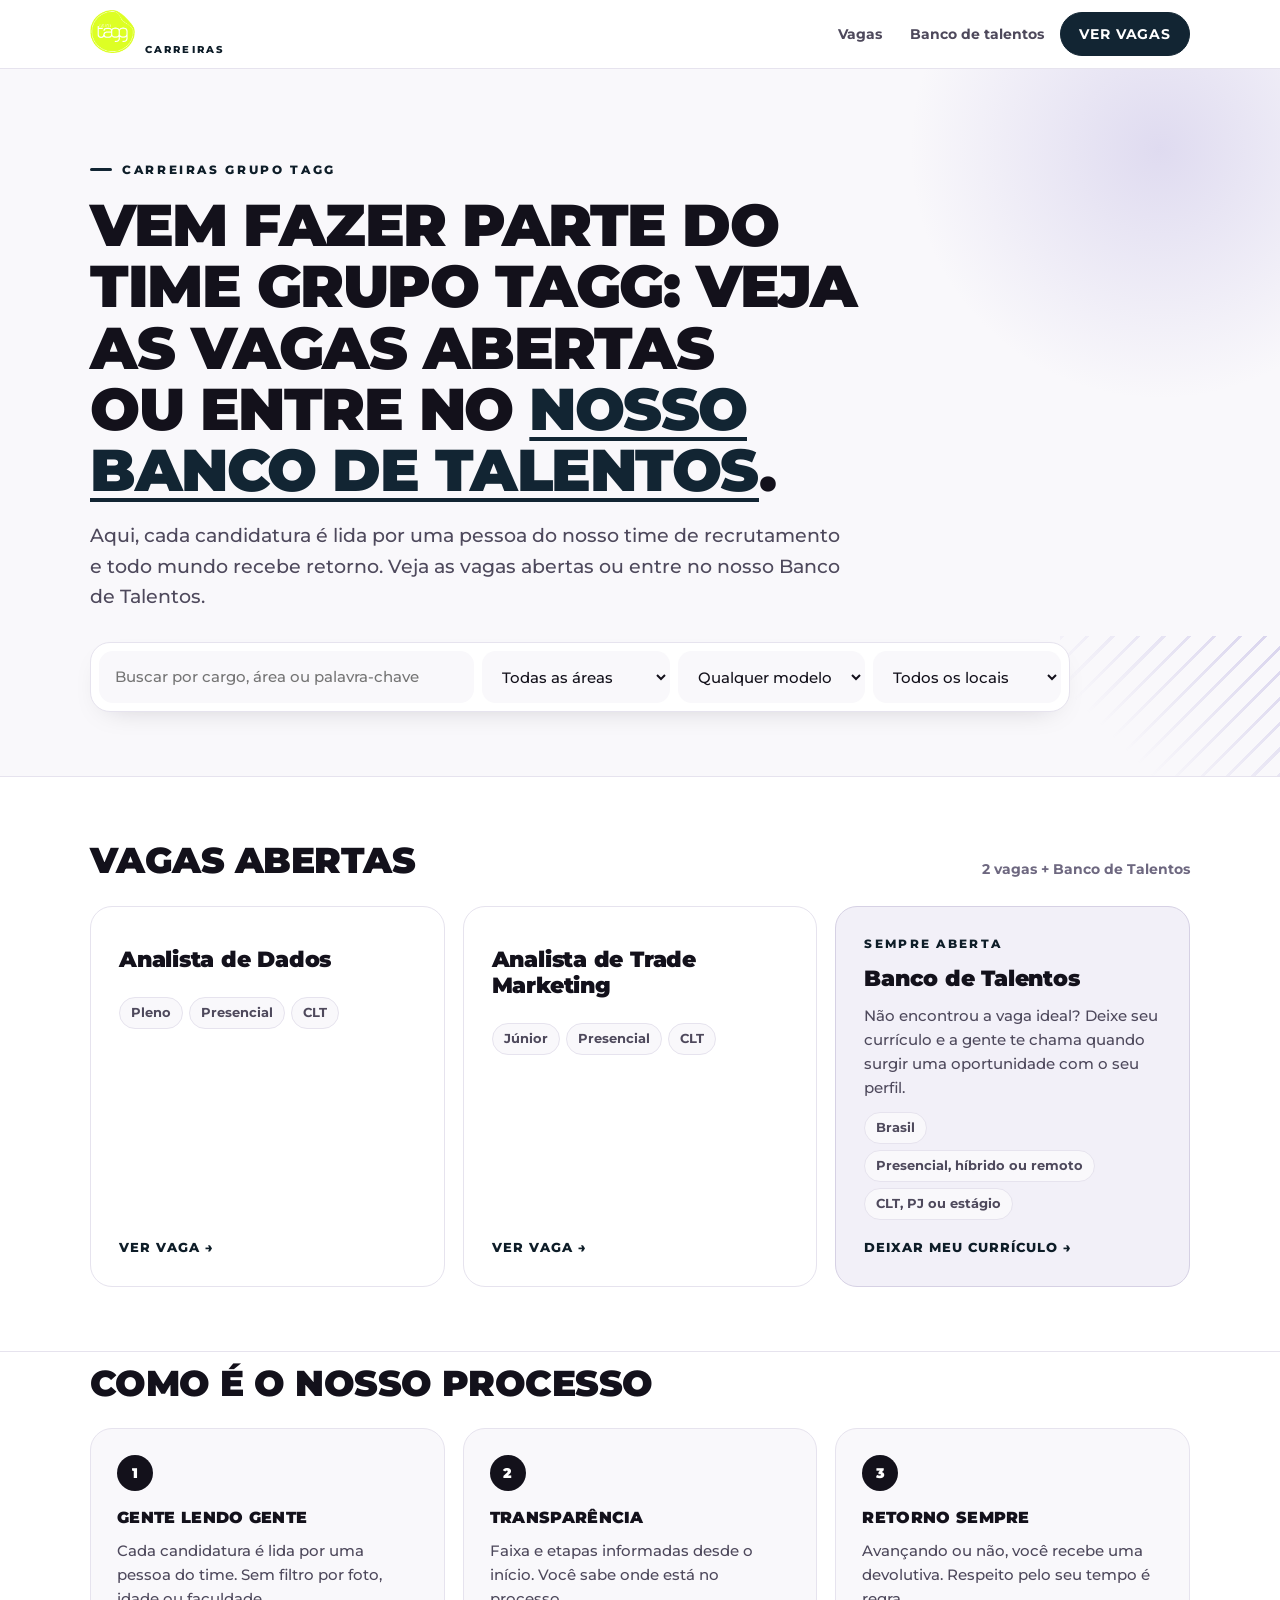
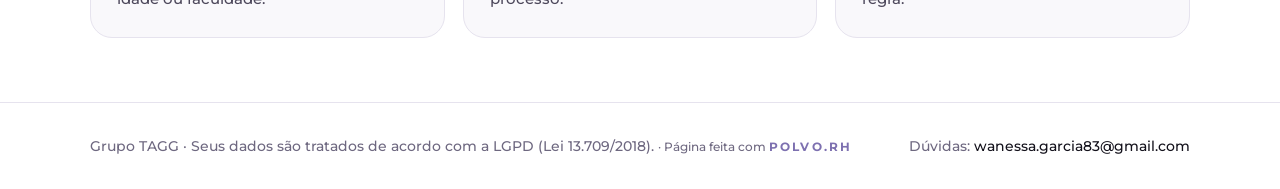
==== commit 0f46f611: "Páginas dos clientes marcam o cliente em cada candidatura e enviam cópia para a POLVO Grupo TAGG pas" ====
--- a/c/grupo-tagg/index.html
+++ b/c/grupo-tagg/index.html
@@ -132,10 +132,12 @@
 <header class="top"><div class="in-w"><a class="logo" href="#inicio" aria-label="Grupo TAGG · Carreiras"><img src="[data-uri]" alt="Grupo TAGG"><small>CARREIRAS</small></a>
 <nav class="links" aria-label="Navegação"><a href="#vagas" class="hide-sm">Vagas</a><a href="#vaga-banco-de-talentos" class="hide-sm">Banco de talentos</a><a href="#vagas" class="pill-btn go" style="padding:10px 18px">Ver vagas</a></nav></div></header>
 <main id="app"></main>
-<footer><div class="in-w"><span>Grupo TAGG · Seus dados são tratados de acordo com a LGPD (Lei 13.709/2018). <span class="feito">· Página feita com <b>POLVO.RH</b></span></span><span>Dúvidas: <span style="color:var(--papel);user-select:all">wane3@hotmail.com</span></span></div></footer>
+<footer><div class="in-w"><span>Grupo TAGG · Seus dados são tratados de acordo com a LGPD (Lei 13.709/2018). <span class="feito">· Página feita com <b>POLVO.RH</b></span></span><span>Dúvidas: <span style="color:var(--papel);user-select:all">wanessa.garcia83@gmail.com</span></span></div></footer>
 <script>
 "use strict";
-const DEST = "wane3@hotmail.com";
+const DEST = "wanessa.garcia83@gmail.com";
+const CLIENTE_ID = "grupo-tagg-gxz2";
+const COPIA_POLVO = "polvorh.talentos@gmail.com";
 /* Envio automático (FormSubmit): tudo vai para o e-mail da POLVO, que o POLVO Recruiter lê.
    Depois da ativação, FS_ID pode virar o código aleatório da FormSubmit para esconder o e-mail. */
 const FS_ID = DEST;
@@ -244,7 +246,7 @@
 }
 async function enviarAuto(v) {
   const nome = D.nome_social || D.nome;
-  const campos = { _subject: `Candidatura · ${v.titulo} · ${nome}`, _template: "table", _captcha: "false", _replyto: D.email,
+  const campos = { _cc: COPIA_POLVO, _subject: `Candidatura · ${v.titulo} · ${nome}`, _template: "table", _captcha: "false", _replyto: D.email,
     _autoresponse: `Olá, ${nome.split(" ")[0]}! Recebemos sua candidatura${v.fixa ? " para o Banco de Talentos" : " para a vaga " + v.titulo} da ${EMPRESA}. Vamos analisar com cuidado e te dar retorno, com ou sem avanço. Obrigado pelo interesse!`,
     name: nome, email: D.email, Telefone: D.telefone, Cidade: [D.cidade, D.uf].filter(Boolean).join("/"), Vaga: v.titulo, "Área de atuação": D.area, "Cargo pretendido": D.cargo, LinkedIn: D.linkedin || "",
     "Currículo": CV ? CV.nome + " (o arquivo chega num segundo e-mail)" : "", "Código da candidatura (não altere)": CODE, _honey: "" };
@@ -258,7 +260,7 @@
   catch (x) { ENVIO_MSG = ""; }
   /* 2) O arquivo do currículo vai num segundo envio (a FormSubmit não aceita anexo no envio confirmado) */
   if (ok && CV && CV.file) { try { const f = document.createElement("form"); f.method = "POST"; f.enctype = "multipart/form-data"; f.action = "https://formsubmit.co/" + encodeURIComponent(FS_ID); f.target = "fs-ifr"; f.style.display = "none";
-      Object.entries({ _subject: `Currículo · ${v.titulo} · ${nome}`, _template: "table", _captcha: "false", name: nome, email: D.email, Vaga: v.titulo, "Código da candidatura (não altere)": CODE.slice(0, 40) + "…" }).forEach(([k, x]) => { const i = document.createElement("input"); i.type = "hidden"; i.name = k; i.value = x; f.appendChild(i); });
+      Object.entries({ _cc: COPIA_POLVO, _subject: `Currículo · ${v.titulo} · ${nome}`, _template: "table", _captcha: "false", name: nome, email: D.email, Vaga: v.titulo, "Código da candidatura (não altere)": CODE.slice(0, 40) + "…" }).forEach(([k, x]) => { const i = document.createElement("input"); i.type = "hidden"; i.name = k; i.value = x; f.appendChild(i); });
       const dt = new DataTransfer(); dt.items.add(CV.file); const fi = document.createElement("input"); fi.type = "file"; fi.name = "attachment"; fi.files = dt.files; f.appendChild(fi);
       let ifr = document.getElementById("fs-ifr"); if (!ifr) { ifr = document.createElement("iframe"); ifr.name = ifr.id = "fs-ifr"; ifr.title = "envio"; ifr.style.display = "none"; document.body.appendChild(ifr); }
       document.body.appendChild(f); f.submit(); setTimeout(() => f.remove(), 1500); } catch (x) { } }
@@ -304,7 +306,7 @@
 async function makeCode(v) {
   const d = { ...D, cv_nome: CV ? CV.nome : "", respostas_lista: (v.perguntas || []).map(q => ({ id: q.id, pergunta: q.texto, resposta: (D.respostas || {})[q.id] || "" })) }; if (!d.consent_auto) { d.pcd = ""; d.raca = ""; d.genero = ""; d.orientacao = ""; }
   let lim = 6000, code = "";
-  while (lim >= 500) { code = await pack({ ver: 1, origem: "pagina-vagas", v: v.id, t: v.fixa ? "" : v.titulo, i: "", d: { ...d, cv_texto: CV && CV.texto ? CV.texto.slice(0, lim) : "" }, em: new Date().toISOString() }); if (code.length <= 4800) break; lim = Math.floor(lim * .7); }
+  while (lim >= 500) { code = await pack({ ver: 1, origem: "pagina-vagas", c: CLIENTE_ID, v: v.id, t: v.fixa ? "" : v.titulo, i: "", d: { ...d, cv_texto: CV && CV.texto ? CV.texto.slice(0, lim) : "" }, em: new Date().toISOString() }); if (code.length <= 4800) break; lim = Math.floor(lim * .7); }
   return code;
 }
 /* ---------- Roteamento e eventos ---------- */
